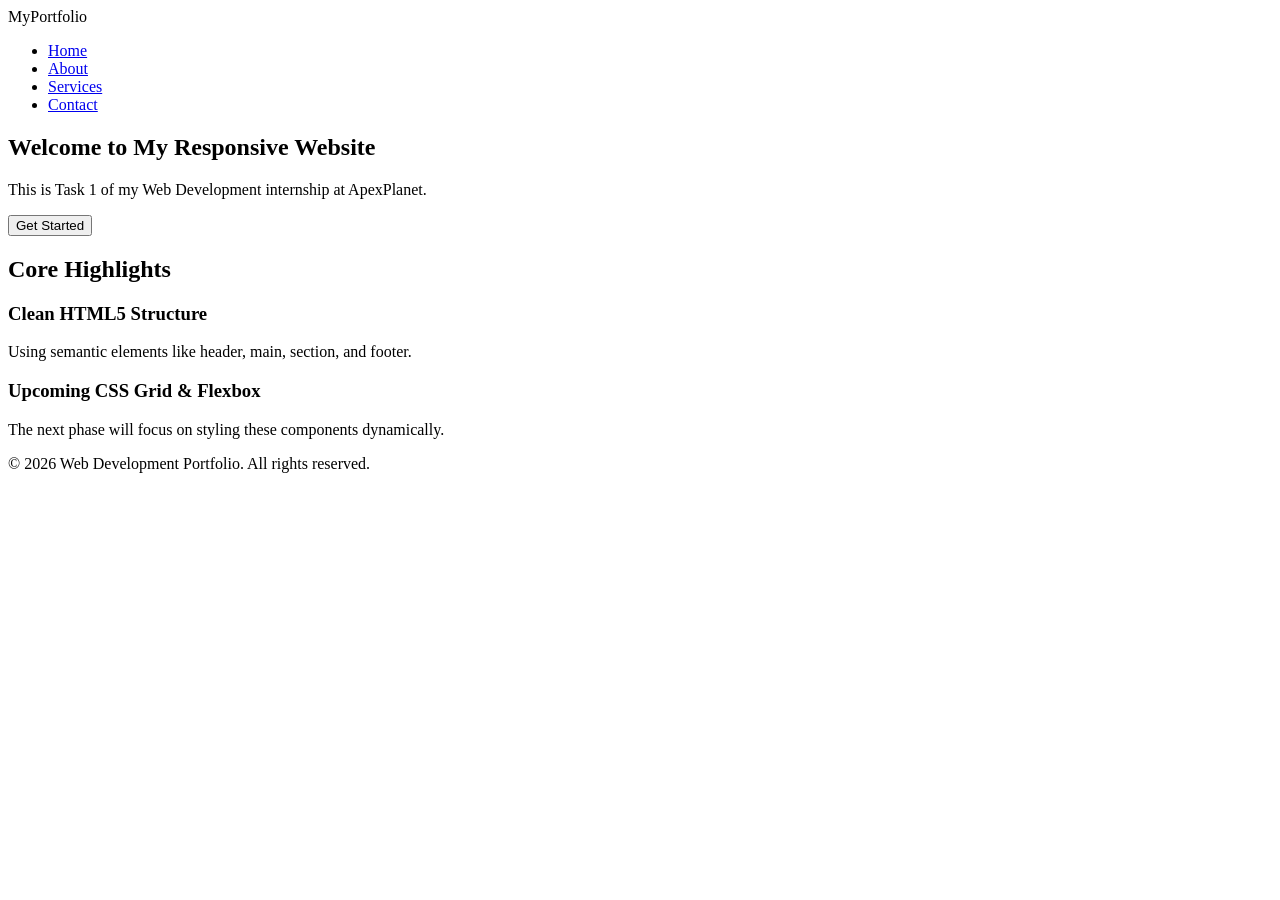
==== index.html @ 1a040dd8 "Add files via upload" ====
<!DOCTYPE html>
<html lang="en">
<head>
    <meta charset="UTF-8">
    <meta name="viewport" content="width=device-width, initial-scale=1.0">
    <title>Home | ApexPlanet Static Website</title>
</head>
<body>

    <header>
        <div class="logo">MyPortfolio</div>
        <nav>
            <ul>
                <li><a href="index.html">Home</a></li>
                <li><a href="about.html">About</a></li>
                <li><a href="services.html">Services</a></li>
                <li><a href="contact.html">Contact</a></li>
            </ul>
        </nav>
    </header>

    <main>
        <section class="hero">
            <h1>Welcome to My Responsive Website</h1>
            <p>This is Task 1 of my Web Development internship at ApexPlanet.</p>
            <button>Get Started</button>
        </section>

        <section class="features">
            <h2>Core Highlights</h2>
            <div class="feature-card">
                <h3>Clean HTML5 Structure</h3>
                <p>Using semantic elements like header, main, section, and footer.</p>
            </div>
            <div class="feature-card">
                <h3>Upcoming CSS Grid & Flexbox</h3>
                <p>The next phase will focus on styling these components dynamically.</p>
            </div>
        </section>
    </main>

    <footer>
        <p>&copy; 2026 Web Development Portfolio. All rights reserved.</p>
    </footer>

</body>
</html>
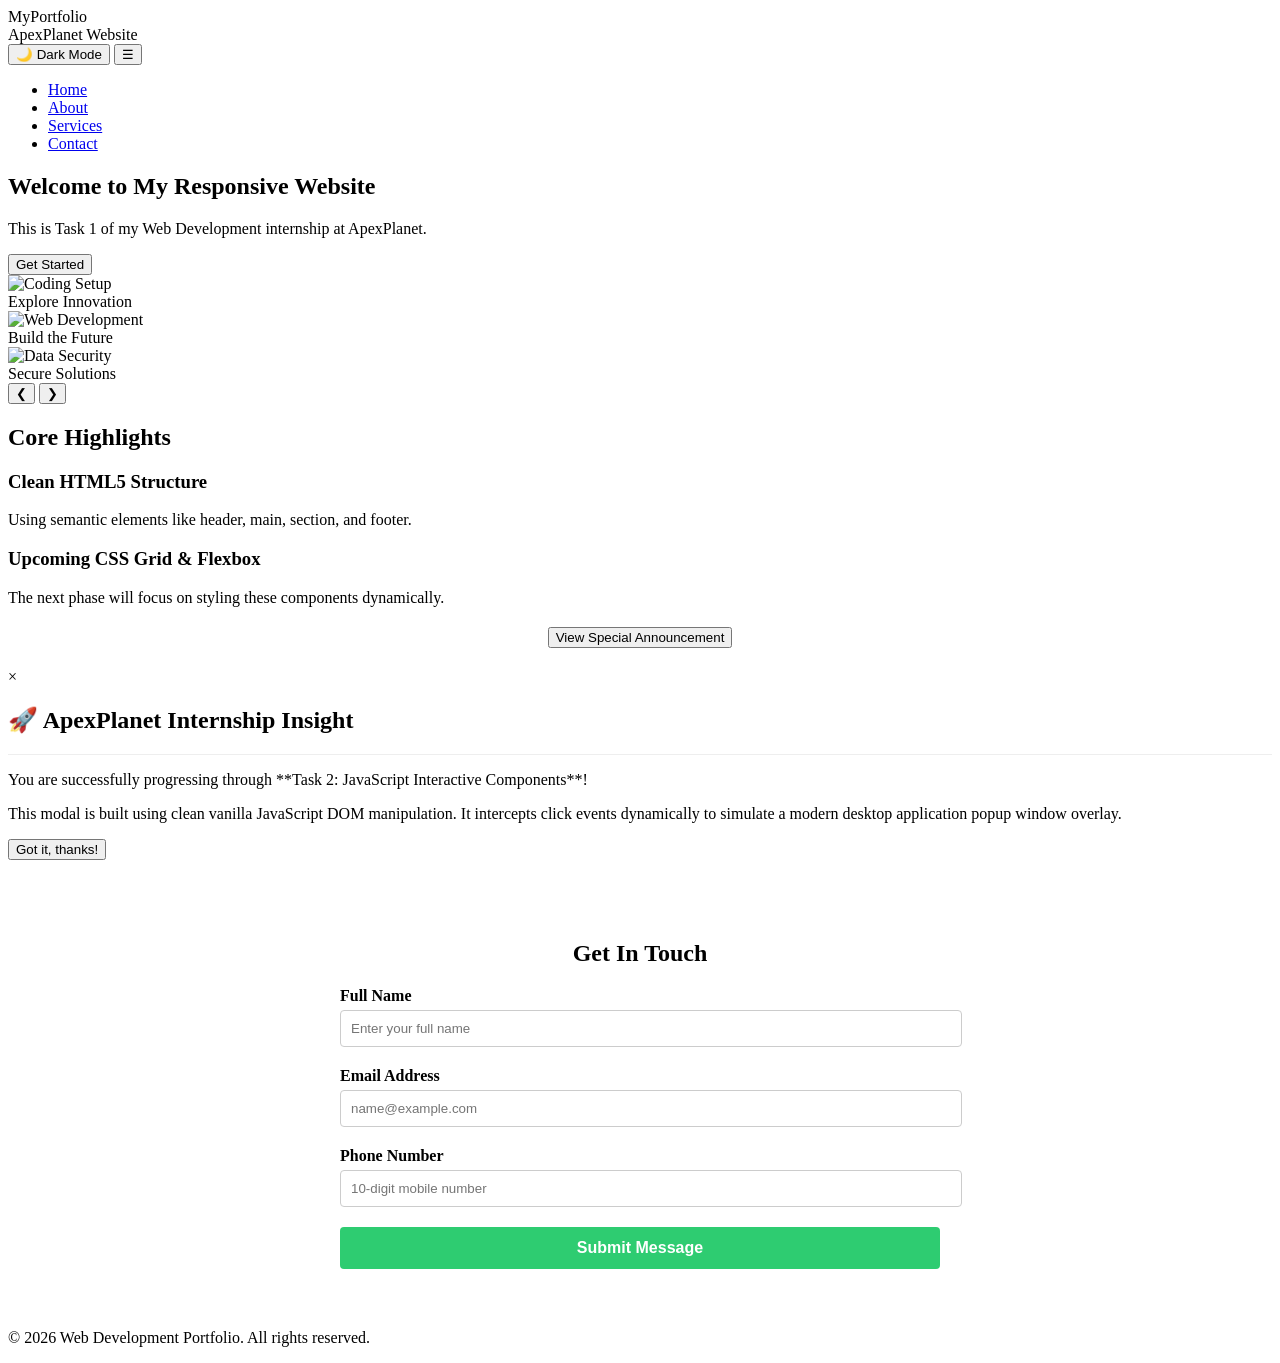
==== commit 7562335d: "Add files via upload" ====
--- a/index.html
+++ b/index.html
@@ -4,19 +4,26 @@
     <meta charset="UTF-8">
     <meta name="viewport" content="width=device-width, initial-scale=1.0">
     <title>Home | ApexPlanet Static Website</title>
+    <link rel="stylesheet" href="css/style.css">
 </head>
 <body>
 
     <header>
         <div class="logo">MyPortfolio</div>
-        <nav>
-            <ul>
-                <li><a href="index.html">Home</a></li>
-                <li><a href="about.html">About</a></li>
-                <li><a href="services.html">Services</a></li>
-                <li><a href="contact.html">Contact</a></li>
-            </ul>
-        </nav>
+       <nav class="navbar">
+  <div class="logo">ApexPlanet Website</div>
+  <button id="theme-toggle" class="theme-btn">🌙 Dark Mode</button>
+  <!-- 1. The Hamburger Button with id="menu-toggle" -->
+  <button id="menu-toggle" class="hamburger">☰</button>
+  
+  <!-- 2. Your Menu Links with id="nav-links" -->
+  <ul id="nav-links" class="nav-links">
+    <li><a href="index.html">Home</a></li>
+    <li><a href="about.html">About</a></li>
+    <li><a href="services.html">Services</a></li>
+    <li><a href="contact.html">Contact</a></li>
+  </ul>
+</nav>
     </header>
 
     <main>
@@ -25,7 +32,32 @@
             <p>This is Task 1 of my Web Development internship at ApexPlanet.</p>
             <button>Get Started</button>
         </section>
+<!-- ==========================================================================
+     IMAGE SLIDER / CAROUSEL
+     ========================================================================== -->
+<section class="slider-container">
+  <div class="slider">
+    <!-- Slide 1 -->
+    <div class="slide active">
+      <img src="https://images.unsplash.com/photo-1498050108023-c5249f4df085?q=80&w=1200" alt="Coding Setup">
+      <div class="slide-caption">Explore Innovation</div>
+    </div>
+    <!-- Slide 2 -->
+    <div class="slide">
+      <img src="https://images.unsplash.com/photo-1461749280684-dccba630e2f6?q=80&w=1200" alt="Web Development">
+      <div class="slide-caption">Build the Future</div>
+    </div>
+    <!-- Slide 3 -->
+    <div class="slide">
+      <img src="https://images.unsplash.com/photo-1504639725590-34d0984388bd?q=80&w=1200" alt="Data Security">
+      <div class="slide-caption">Secure Solutions</div>
+    </div>
+  </div>
 
+  <!-- Navigation Arrows -->
+  <button class="slider-btn prev-btn">❮</button>
+  <button class="slider-btn next-btn">❯</button>
+</section>
         <section class="features">
             <h2>Core Highlights</h2>
             <div class="feature-card">
@@ -37,11 +69,68 @@
                 <p>The next phase will focus on styling these components dynamically.</p>
             </div>
         </section>
+        <!-- ==========================================================================
+     MODAL POPUP COMPONENT
+     ========================================================================== -->
+<!-- Trigger Button (Place this inside your main container or right under features) -->
+<div style="text-align: center; margin: 20px 0;">
+  <button id="open-modal-btn" class="cta-btn">View Special Announcement</button>
+</div>
+
+<!-- The Modal Backdrop Container -->
+<div id="custom-modal" class="modal-overlay">
+  <!-- The actual Modal Box -->
+  <div class="modal-box">
+    <span id="close-modal-btn" class="modal-close">&times;</span>
+    <h2>🚀 ApexPlanet Internship Insight</h2>
+    <hr style="margin: 15px 0; border: 0; border-top: 1px solid #eee;">
+    <p>You are successfully progressing through **Task 2: JavaScript Interactive Components**!</p>
+    <p>This modal is built using clean vanilla JavaScript DOM manipulation. It intercepts click events dynamically to simulate a modern desktop application popup window overlay.</p>
+    <button id="modal-agree-btn" class="modal-btn-inside">Got it, thanks!</button>
+  </div>
+</div>
+<!-- ==========================================================================
+     8. CONTACT FORM WITH REAL-TIME VALIDATION
+     ========================================================================== -->
+<section class="contact-section" style="max-width: 600px; margin: 40px auto; padding: 20px;">
+  <h2 style="text-align: center; margin-bottom: 20px;">Get In Touch</h2>
+  
+  <form id="contact-form" novalidate>
+    <!-- Name Field -->
+    <div class="form-group" style="margin-bottom: 20px;">
+      <label for="user-name" style="display: block; margin-bottom: 5px; font-weight: bold;">Full Name</label>
+      <input type="text" id="user-name" placeholder="Enter your full name" style="width: 100%; padding: 10px; border: 1px solid #ccc; border-radius: 4px;">
+      <small class="error-msg" id="name-error" style="color: #e74c3c; display: none; margin-top: 5px;"></small>
+    </div>
+
+    <!-- Email Field -->
+    <div class="form-group" style="margin-bottom: 20px;">
+      <label for="user-email" style="display: block; margin-bottom: 5px; font-weight: bold;">Email Address</label>
+      <input type="email" id="user-email" placeholder="name@example.com" style="width: 100%; padding: 10px; border: 1px solid #ccc; border-radius: 4px;">
+      <small class="error-msg" id="email-error" style="color: #e74c3c; display: none; margin-top: 5px;"></small>
+    </div>
+
+    <!-- Phone Field -->
+    <div class="form-group" style="margin-bottom: 20px;">
+      <label for="user-phone" style="display: block; margin-bottom: 5px; font-weight: bold;">Phone Number</label>
+      <input type="tel" id="user-phone" placeholder="10-digit mobile number" style="width: 100%; padding: 10px; border: 1px solid #ccc; border-radius: 4px;">
+      <small class="error-msg" id="phone-error" style="color: #e74c3c; display: none; margin-top: 5px;"></small>
+    </div>
+
+    <button type="submit" style="background-color: #2ecc71; color: white; padding: 12px 20px; border: none; border-radius: 4px; cursor: pointer; width: 100%; font-size: 1rem; font-weight: bold;">Submit Message</button>
+  </form>
+</section>
     </main>
 
     <footer>
         <p>&copy; 2026 Web Development Portfolio. All rights reserved.</p>
     </footer>
 
+<!-- Back to Top Button -->
+
+  <button id="back-to-top" class="back-to-top-btn">▲</button>
+
+  <!-- Script must be at the very bottom -->
+  <script src="app.js"></script>
 </body>
 </html>
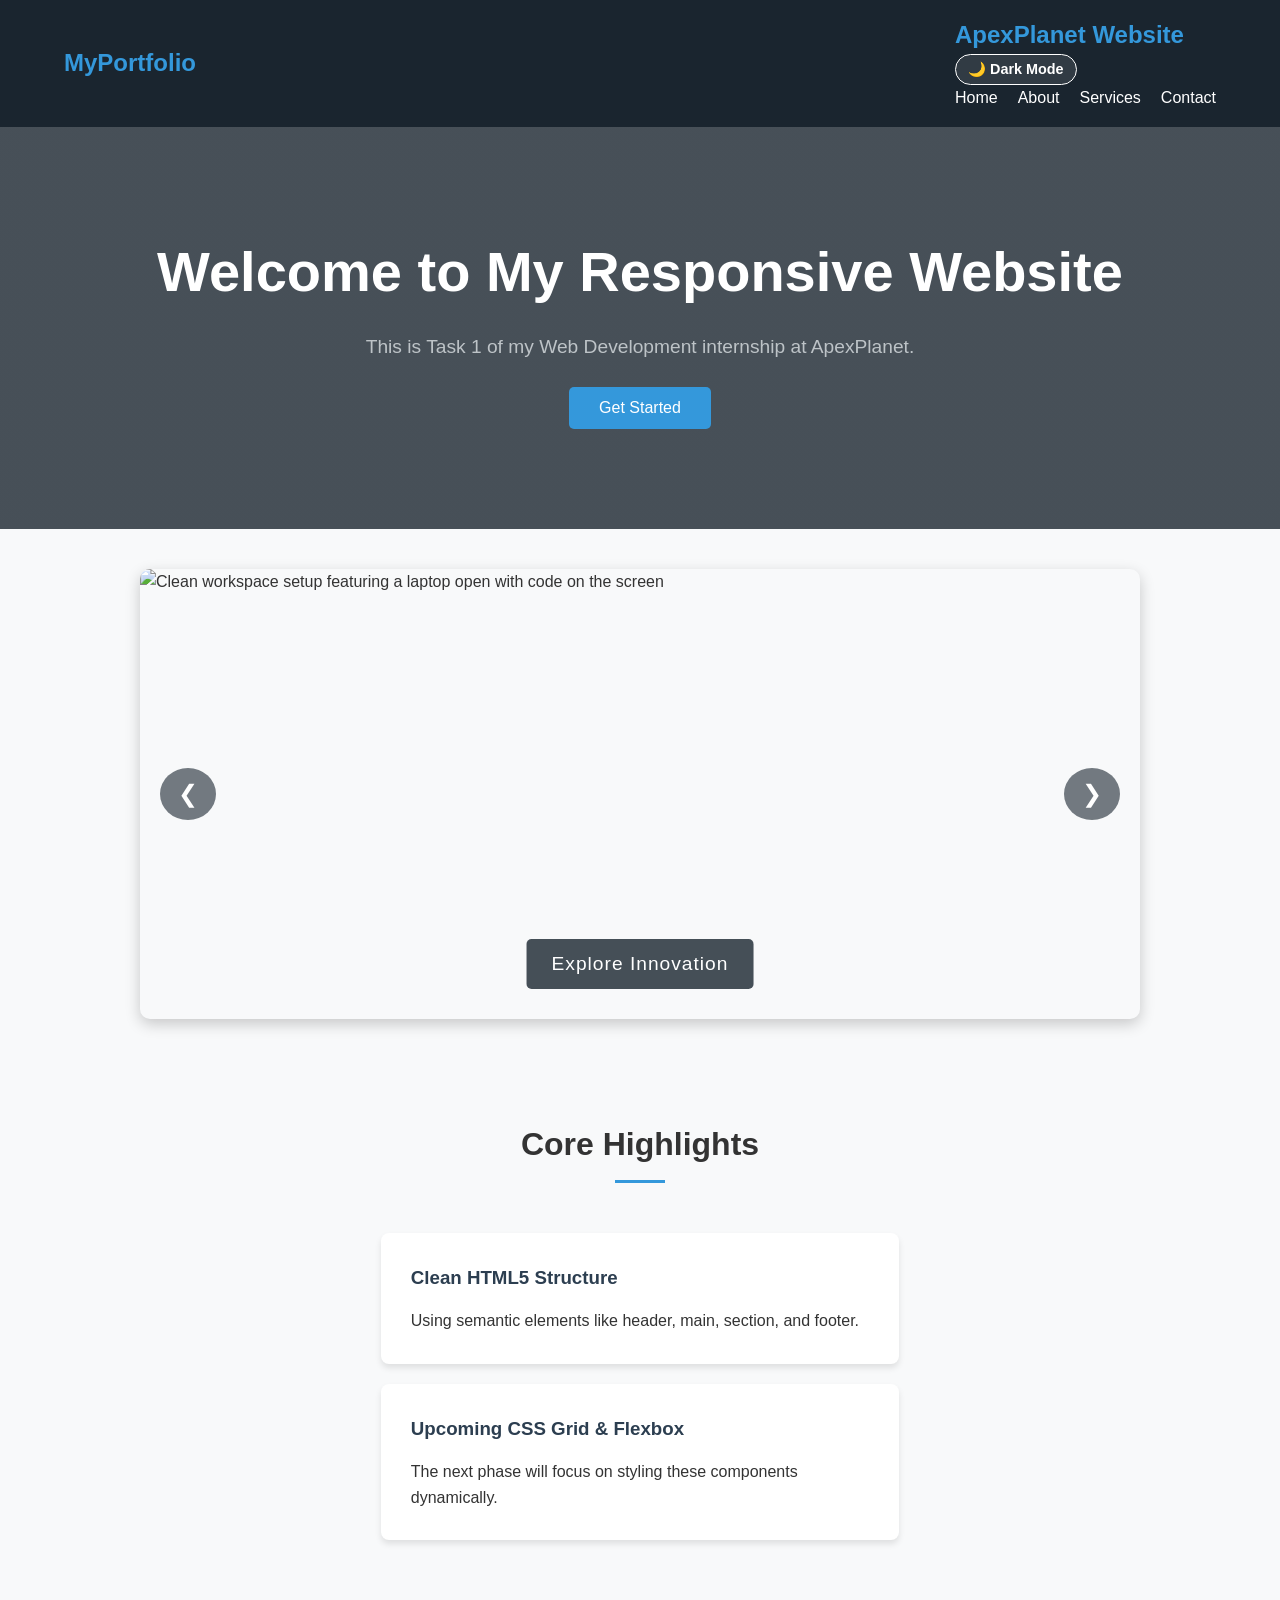
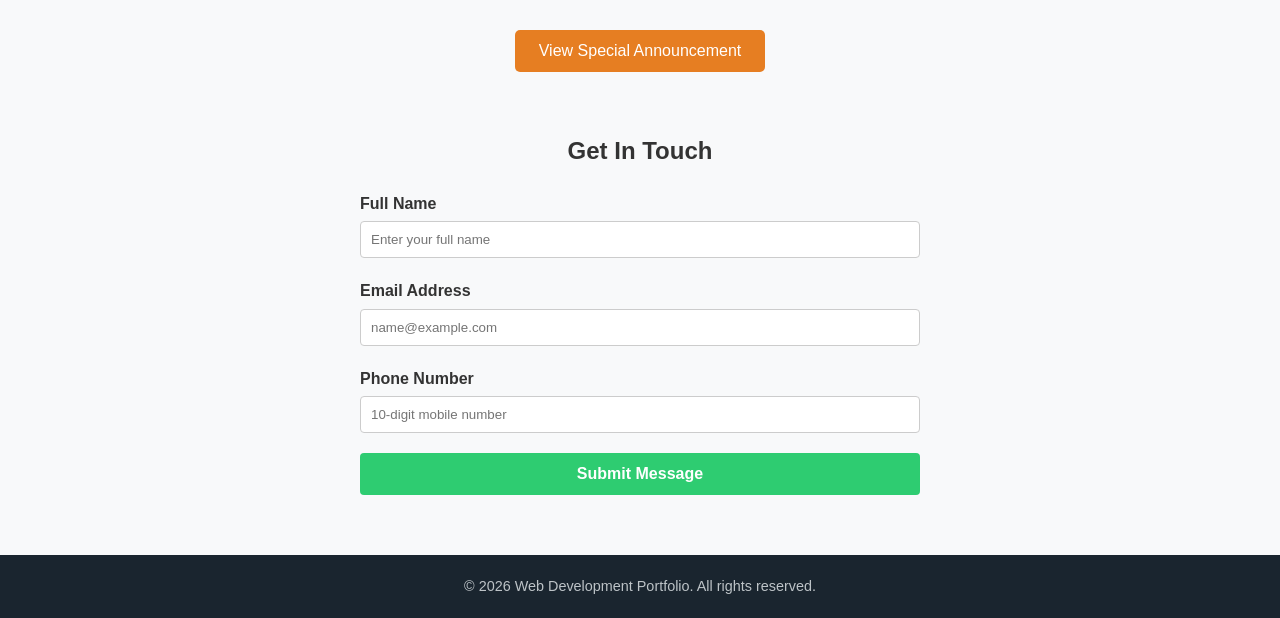
==== commit 62e68388: "Fix CSS folder casing case-sensitivity" ====
--- a/index.html
+++ b/index.html
@@ -1,136 +1,138 @@
-<!DOCTYPE html>
-<html lang="en">
-<head>
-    <meta charset="UTF-8">
-    <meta name="viewport" content="width=device-width, initial-scale=1.0">
-    <title>Home | ApexPlanet Static Website</title>
-    <link rel="stylesheet" href="css/style.css">
-</head>
-<body>
-
-    <header>
-        <div class="logo">MyPortfolio</div>
-       <nav class="navbar">
-  <div class="logo">ApexPlanet Website</div>
-  <button id="theme-toggle" class="theme-btn">🌙 Dark Mode</button>
-  <!-- 1. The Hamburger Button with id="menu-toggle" -->
-  <button id="menu-toggle" class="hamburger">☰</button>
-  
-  <!-- 2. Your Menu Links with id="nav-links" -->
-  <ul id="nav-links" class="nav-links">
-    <li><a href="index.html">Home</a></li>
-    <li><a href="about.html">About</a></li>
-    <li><a href="services.html">Services</a></li>
-    <li><a href="contact.html">Contact</a></li>
-  </ul>
-</nav>
-    </header>
-
-    <main>
-        <section class="hero">
-            <h1>Welcome to My Responsive Website</h1>
-            <p>This is Task 1 of my Web Development internship at ApexPlanet.</p>
-            <button>Get Started</button>
-        </section>
-<!-- ==========================================================================
-     IMAGE SLIDER / CAROUSEL
-     ========================================================================== -->
-<section class="slider-container">
-  <div class="slider">
-    <!-- Slide 1 -->
-    <div class="slide active">
-      <img src="https://images.unsplash.com/photo-1498050108023-c5249f4df085?q=80&w=1200" alt="Coding Setup">
-      <div class="slide-caption">Explore Innovation</div>
-    </div>
-    <!-- Slide 2 -->
-    <div class="slide">
-      <img src="https://images.unsplash.com/photo-1461749280684-dccba630e2f6?q=80&w=1200" alt="Web Development">
-      <div class="slide-caption">Build the Future</div>
-    </div>
-    <!-- Slide 3 -->
-    <div class="slide">
-      <img src="https://images.unsplash.com/photo-1504639725590-34d0984388bd?q=80&w=1200" alt="Data Security">
-      <div class="slide-caption">Secure Solutions</div>
-    </div>
-  </div>
-
-  <!-- Navigation Arrows -->
-  <button class="slider-btn prev-btn">❮</button>
-  <button class="slider-btn next-btn">❯</button>
-</section>
-        <section class="features">
-            <h2>Core Highlights</h2>
-            <div class="feature-card">
-                <h3>Clean HTML5 Structure</h3>
-                <p>Using semantic elements like header, main, section, and footer.</p>
-            </div>
-            <div class="feature-card">
-                <h3>Upcoming CSS Grid & Flexbox</h3>
-                <p>The next phase will focus on styling these components dynamically.</p>
-            </div>
-        </section>
-        <!-- ==========================================================================
-     MODAL POPUP COMPONENT
-     ========================================================================== -->
-<!-- Trigger Button (Place this inside your main container or right under features) -->
-<div style="text-align: center; margin: 20px 0;">
-  <button id="open-modal-btn" class="cta-btn">View Special Announcement</button>
-</div>
-
-<!-- The Modal Backdrop Container -->
-<div id="custom-modal" class="modal-overlay">
-  <!-- The actual Modal Box -->
-  <div class="modal-box">
-    <span id="close-modal-btn" class="modal-close">&times;</span>
-    <h2>🚀 ApexPlanet Internship Insight</h2>
-    <hr style="margin: 15px 0; border: 0; border-top: 1px solid #eee;">
-    <p>You are successfully progressing through **Task 2: JavaScript Interactive Components**!</p>
-    <p>This modal is built using clean vanilla JavaScript DOM manipulation. It intercepts click events dynamically to simulate a modern desktop application popup window overlay.</p>
-    <button id="modal-agree-btn" class="modal-btn-inside">Got it, thanks!</button>
-  </div>
-</div>
-<!-- ==========================================================================
-     8. CONTACT FORM WITH REAL-TIME VALIDATION
-     ========================================================================== -->
-<section class="contact-section" style="max-width: 600px; margin: 40px auto; padding: 20px;">
-  <h2 style="text-align: center; margin-bottom: 20px;">Get In Touch</h2>
-  
-  <form id="contact-form" novalidate>
-    <!-- Name Field -->
-    <div class="form-group" style="margin-bottom: 20px;">
-      <label for="user-name" style="display: block; margin-bottom: 5px; font-weight: bold;">Full Name</label>
-      <input type="text" id="user-name" placeholder="Enter your full name" style="width: 100%; padding: 10px; border: 1px solid #ccc; border-radius: 4px;">
-      <small class="error-msg" id="name-error" style="color: #e74c3c; display: none; margin-top: 5px;"></small>
-    </div>
-
-    <!-- Email Field -->
-    <div class="form-group" style="margin-bottom: 20px;">
-      <label for="user-email" style="display: block; margin-bottom: 5px; font-weight: bold;">Email Address</label>
-      <input type="email" id="user-email" placeholder="name@example.com" style="width: 100%; padding: 10px; border: 1px solid #ccc; border-radius: 4px;">
-      <small class="error-msg" id="email-error" style="color: #e74c3c; display: none; margin-top: 5px;"></small>
-    </div>
-
-    <!-- Phone Field -->
-    <div class="form-group" style="margin-bottom: 20px;">
-      <label for="user-phone" style="display: block; margin-bottom: 5px; font-weight: bold;">Phone Number</label>
-      <input type="tel" id="user-phone" placeholder="10-digit mobile number" style="width: 100%; padding: 10px; border: 1px solid #ccc; border-radius: 4px;">
-      <small class="error-msg" id="phone-error" style="color: #e74c3c; display: none; margin-top: 5px;"></small>
-    </div>
-
-    <button type="submit" style="background-color: #2ecc71; color: white; padding: 12px 20px; border: none; border-radius: 4px; cursor: pointer; width: 100%; font-size: 1rem; font-weight: bold;">Submit Message</button>
-  </form>
-</section>
-    </main>
-
-    <footer>
-        <p>&copy; 2026 Web Development Portfolio. All rights reserved.</p>
-    </footer>
-
-<!-- Back to Top Button -->
-
-  <button id="back-to-top" class="back-to-top-btn">▲</button>
-
-  <!-- Script must be at the very bottom -->
-  <script src="app.js"></script>
-</body>
+<!DOCTYPE html>
+<html lang="en">
+<head>
+    <!-- Favicon Placeholder -->
+    <link rel="icon" href="data:image/svg+xml,<svg xmlns=%22http://www.w3.org/2000/svg%22 viewBox=%220 0 100 100%22><text y=%22.9em%22 font-size=%2290%22>🌐</text></svg>">
+    
+    <meta charset="UTF-8">
+    <meta name="viewport" content="width=device-width, initial-scale=1.0">
+    <title>Home | ApexPlanet Static Website</title>
+    
+    <!-- SEO Meta Tags -->
+    <meta name="description" content="Explore my highly optimized web development portfolio with interactive elements built during my ApexPlanet internship.">
+    <meta name="keywords" content="ApexPlanet, Web Development, HTML, CSS, JavaScript, Portfolio, Responsive Design, Palak Dixit">
+    <meta name="author" content="Palak Dixit">
+    
+    <!-- Open Graph (LinkedIn / Social Sharing) Meta Tags -->
+    <meta property="og:title" content="Home | ApexPlanet Static Website">
+    <meta property="og:description" content="Check out my responsive web development project showcasing clean code, SEO, and performance optimization.">
+    <meta property="og:type" content="website">
+    <meta property="og:url" content="https://palak-dixit08.github.io/apexplanet-static-website/">
+    <meta property="og:image" content="https://images.unsplash.com/photo-1498050108023-c5249f4df085?q=80&w=600">
+
+    <link rel="stylesheet" href="CSS/style.min.css">
+<link rel="stylesheet" href="css/header.css">
+<link rel="stylesheet" href="css/home.css">
+<link rel="stylesheet" href="css/footer.css">
+</head>
+<body>
+
+    <header>
+        <div class="logo">MyPortfolio</div>
+        <nav class="navbar" aria-label="Main Navigation">
+            <div class="logo">ApexPlanet Website</div>
+            <button id="theme-toggle" class="theme-btn" aria-label="Toggle Dark Mode">🌙 Dark Mode</button>
+            <button id="menu-toggle" class="hamburger" aria-label="Toggle Navigation Menu">☰</button>
+            
+            <ul id="nav-links" class="nav-links">
+                <li><a href="index.html">Home</a></li>
+                <li><a href="about.html">About</a></li>
+                <li><a href="services.html">Services</a></li>
+                <li><a href="contact.html">Contact</a></li>
+            </ul>
+        </nav>
+    </header>
+
+    <main>
+        <section class="hero" aria-labelledby="hero-heading">
+            <h1 id="hero-heading">Welcome to My Responsive Website</h1>
+            <p>This is Task 1 of my Web Development internship at ApexPlanet.</p>
+            <button class="cta-btn">Get Started</button>
+        </section>
+
+        <section class="slider-container" aria-label="Featured Projects Slider">
+            <div class="slider">
+                <div class="slide active">
+                    <img src="https://images.unsplash.com/photo-1498050108023-c5249f4df085?auto=format&format=webp&q=60&w=1200" alt="Clean workspace setup featuring a laptop open with code on the screen" loading="lazy">
+                    <div class="slide-caption">Explore Innovation</div>
+                </div>
+                
+                <div class="slide">
+                    <img src="https://images.unsplash.com/photo-1461749280684-dccba630e2f6?auto=format&format=webp&q=60&w=1200" alt="Glowing lines of computer programming code on a monitor screen" loading="lazy">
+                    <div class="slide-caption">Build the Future</div>
+                </div>
+                
+                <div class="slide">
+                    <img src="https://images.unsplash.com/photo-1504639725590-34d0984388bd?auto=format&format=webp&q=60&w=1200" alt="Stylized background showing lines of code representing data security protocols" loading="lazy">
+                    <div class="slide-caption">Secure Solutions</div>
+                </div>
+            </div>
+
+            <button class="slider-btn prev-btn" aria-label="Previous Slide">❮</button>
+            <button class="slider-btn next-btn" aria-label="Next Slide">❯</button>
+        </section>
+
+        <section class="features" aria-labelledby="features-heading">
+            <h2 id="features-heading">Core Highlights</h2>
+            <div class="feature-card">
+                <h3>Clean HTML5 Structure</h3>
+                <p>Using semantic elements like header, main, section, and footer.</p>
+            </div>
+            <div class="feature-card">
+                <h3>Upcoming CSS Grid & Flexbox</h3>
+                <p>The next phase will focus on styling these components dynamically.</p>
+            </div>
+        </section>
+       
+        <div style="text-align: center; margin: 20px 0;">
+            <button id="open-modal-btn" class="cta-btn" aria-haspopup="dialog" aria-controls="custom-modal">View Special Announcement</button>
+        </div>
+
+        <div id="custom-modal" class="modal-overlay" role="dialog" aria-modal="true" aria-labelledby="modal-heading">
+            <div class="modal-box">
+                <span id="close-modal-btn" class="modal-close" aria-label="Close Announcement Modal">&times;</span>
+                <h2 id="modal-heading">🚀 ApexPlanet Internship Insight</h2>
+                <hr style="margin: 15px 0; border: 0; border-top: 1px solid #eee;">
+                <p>You are successfully progressing through **Task 2: JavaScript Interactive Components**!</p>
+                <p>This modal is built using clean vanilla JavaScript DOM manipulation. It intercepts click events dynamically to simulate a modern desktop application popup window overlay.</p>
+                <button id="modal-agree-btn" class="modal-btn-inside">Got it, thanks!</button>
+            </div>
+        </div>
+
+        <section class="contact-section" style="max-width: 600px; margin: 40px auto; padding: 20px;" aria-labelledby="contact-heading">
+            <h2 id="contact-heading" style="text-align: center; margin-bottom: 20px;">Get In Touch</h2>
+            
+            <form id="contact-form" novalidate>
+                <div class="form-group" style="margin-bottom: 20px;">
+                    <label for="user-name" style="display: block; margin-bottom: 5px; font-weight: bold;">Full Name</label>
+                    <input type="text" id="user-name" placeholder="Enter your full name" aria-required="true" style="width: 100%; padding: 10px; border: 1px solid #ccc; border-radius: 4px;">
+                    <small class="error-msg" id="name-error" role="alert" style="color: #e74c3c; display: none; margin-top: 5px;"></small>
+                </div>
+
+                <div class="form-group" style="margin-bottom: 20px;">
+                    <label for="user-email" style="display: block; margin-bottom: 5px; font-weight: bold;">Email Address</label>
+                    <input type="email" id="user-email" placeholder="name@example.com" aria-required="true" style="width: 100%; padding: 10px; border: 1px solid #ccc; border-radius: 4px;">
+                    <small class="error-msg" id="email-error" role="alert" style="color: #e74c3c; display: none; margin-top: 5px;"></small>
+                </div>
+
+                <div class="form-group" style="margin-bottom: 20px;">
+                    <label for="user-phone" style="display: block; margin-bottom: 5px; font-weight: bold;">Phone Number</label>
+                    <input type="tel" id="user-phone" placeholder="10-digit mobile number" aria-required="true" style="width: 100%; padding: 10px; border: 1px solid #ccc; border-radius: 4px;">
+                    <small class="error-msg" id="phone-error" role="alert" style="color: #e74c3c; display: none; margin-top: 5px;"></small>
+                </div>
+
+                <button type="submit" style="background-color: #2ecc71; color: white; padding: 12px 20px; border: none; border-radius: 4px; cursor: pointer; width: 100%; font-size: 1rem; font-weight: bold;">Submit Message</button>
+            </form>
+        </section>
+    </main>
+
+    <footer>
+        <p>&copy; 2026 Web Development Portfolio. All rights reserved.</p>
+    </footer>
+
+    <button id="back-to-top" class="back-to-top-btn" aria-label="Scroll Back to Top">▲</button>
+
+    
+<script type="module" src="app.js"></script>
+</body>
 </html>
--- a/CSS/style.min.css
+++ b/CSS/style.min.css
@@ -0,0 +1 @@
+:root{--bg-color:#f8f9fa;--text-color:#333333;--card-bg:#ffffff;--card-title:#2c3e50}body.dark-mode{--bg-color:#121212;--text-color:#f5f5f5;--card-bg:#1e1e1e;--card-title:#3498db}*{margin:0;padding:0;box-sizing:border-box;font-family:'Segoe UI',Tahoma,Geneva,Verdana,sans-serif}body{background-color:var(--bg-color);color:var(--text-color);line-height:1.6;transition:background-color 0.3s ease,color 0.3s ease}.theme-btn{background-color:rgb(255 255 255 / .1);border:1px solid #fff;color:#fff;padding:6px 12px;cursor:pointer;border-radius:20px;font-weight:600;font-size:.9rem;transition:all 0.3s ease;margin-right:15px}.theme-btn:hover{background-color:#fff;color:#1a252f}header{background-color:#1a252f;color:#fff;display:flex;justify-content:space-between;align-items:center;padding:1rem 5%;position:sticky;top:0;z-index:100}header .logo{font-size:1.5rem;font-weight:700;color:#3498db}header nav ul{list-style:none;display:flex;gap:20px}header nav ul li a{color:#fff;text-decoration:none;font-weight:500;transition:color 0.3s ease}header nav ul li a:hover{color:#3498db}.hero{background:linear-gradient(rgb(26 37 47 / .8),rgb(26 37 47 / .8)),url(https://images.unsplash.com/photo-1510519138101-570d1dca3d66?q=80&w=1200) no-repeat center center/cover;color:#fff;text-align:center;padding:100px 20px}.hero h1{font-size:2.5rem;margin-bottom:15px}.hero p{font-size:1.2rem;margin-bottom:25px;color:#bdc3c7}.hero button{background-color:#3498db;color:#fff;border:none;padding:12px 30px;font-size:1rem;border-radius:5px;cursor:pointer;transition:background 0.3s ease}.hero button:hover{background-color:#2980b9}.features{padding:60px 5%;text-align:center}.features h2{margin-bottom:40px;position:relative;font-size:2rem}.features h2::after{content:'';display:block;width:50px;height:3px;background-color:#3498db;margin:10px auto 0}.feature-card{background-color:var(--card-bg);padding:30px;margin-bottom:20px;border-radius:8px;box-shadow:0 4px 6px rgb(0 0 0 / .1);transition:transform 0.3s ease,background-color 0.3s ease}.feature-card:hover{transform:translateY(-5px)}.feature-card h3{margin-bottom:15px;color:var(--card-title)}footer{background-color:#1a252f;color:#bdc3c7;text-align:center;padding:20px;font-size:.9rem}@media (min-width:768px){.features{display:flex;flex-direction:column;align-items:center}.feature-card{display:inline-block;width:45%;margin:10px;vertical-align:top;text-align:left}.hero h1{font-size:3.5rem}}@media (max-width:768px){.hamburger{display:block;font-size:24px;background:none;border:none;cursor:pointer;color:#fff}.nav-links{display:none;flex-direction:column;position:absolute;top:60px;left:0;width:100%;background-color:#1a252f}.nav-links.active{display:flex}}@media (min-width:769px){.hamburger{display:none}.nav-links{display:flex}}.back-to-top-btn{position:fixed;bottom:30px;right:30px;background-color:#3498db;color:#fff;border:2px solid #fff;width:50px;height:50px;border-radius:50%;font-size:20px;cursor:pointer;display:none;align-items:center;justify-content:center;z-index:1000;box-shadow:0 4px 10px rgb(0 0 0 / .3);transition:all 0.3s ease}.back-to-top-btn:hover{background-color:#fff;color:#1a252f;transform:scale(1.1)}.slider-container{position:relative;max-width:1000px;height:450px;margin:40px auto;overflow:hidden;border-radius:10px;box-shadow:0 5px 15px rgb(0 0 0 / .2)}.slider{width:100%;height:100%;position:relative}.slide{position:absolute;top:0;left:0;width:100%;height:100%;opacity:0;transition:opacity 0.6s ease-in-out;display:flex;align-items:center;justify-content:center}.slide.active{opacity:1;z-index:1}.slide img{width:100%;height:100%;object-fit:cover}.slide-caption{position:absolute;bottom:30px;left:50%;transform:translateX(-50%);background-color:rgb(26 37 47 / .8);color:#fff;padding:10px 25px;font-size:1.2rem;border-radius:5px;font-weight:500;z-index:2;letter-spacing:1px}.slider-btn{position:absolute;top:50%;transform:translateY(-50%);background-color:rgb(26 37 47 / .6);color:#fff;border:none;font-size:24px;padding:12px 18px;cursor:pointer;border-radius:50%;z-index:10;transition:all 0.3s ease}.slider-btn:hover{background-color:#3498db}.prev-btn{left:20px}.next-btn{right:20px}@media (max-width:768px){.slider-container{height:250px;margin:20px 10px}.slide-caption{font-size:.9rem;bottom:15px}}.modal-overlay{position:fixed;top:0;left:0;width:100%;height:100%;background-color:rgb(0 0 0 / .6);display:none;justify-content:center;align-items:center;z-index:2000;opacity:0;transition:opacity 0.3s ease}.modal-box{background-color:#fff;padding:30px;border-radius:8px;width:90%;max-width:500px;position:relative;box-shadow:0 10px 25px rgb(0 0 0 / .3);transform:translateY(-50px);transition:transform 0.3s ease}.modal-overlay.show{display:flex;opacity:1}.modal-overlay.show .modal-box{transform:translateY(0)}.modal-close{position:absolute;top:15px;right:20px;font-size:28px;font-weight:700;color:#7f8c8d;cursor:pointer;transition:color 0.2s ease}.modal-close:hover{color:#e74c3c}.cta-btn{background-color:#e67e22;color:#fff;padding:12px 24px;font-size:1rem;border:none;border-radius:5px;cursor:pointer;transition:background 0.3s}.cta-btn:hover{background-color:#d35400}.modal-btn-inside{background-color:#3498db;color:#fff;padding:10px 20px;border:none;border-radius:4px;cursor:pointer;margin-top:15px}.modal-btn-inside:hover{background-color:#2980b9}body.dark-mode .modal-box{background-color:#1a252f;color:#fff}
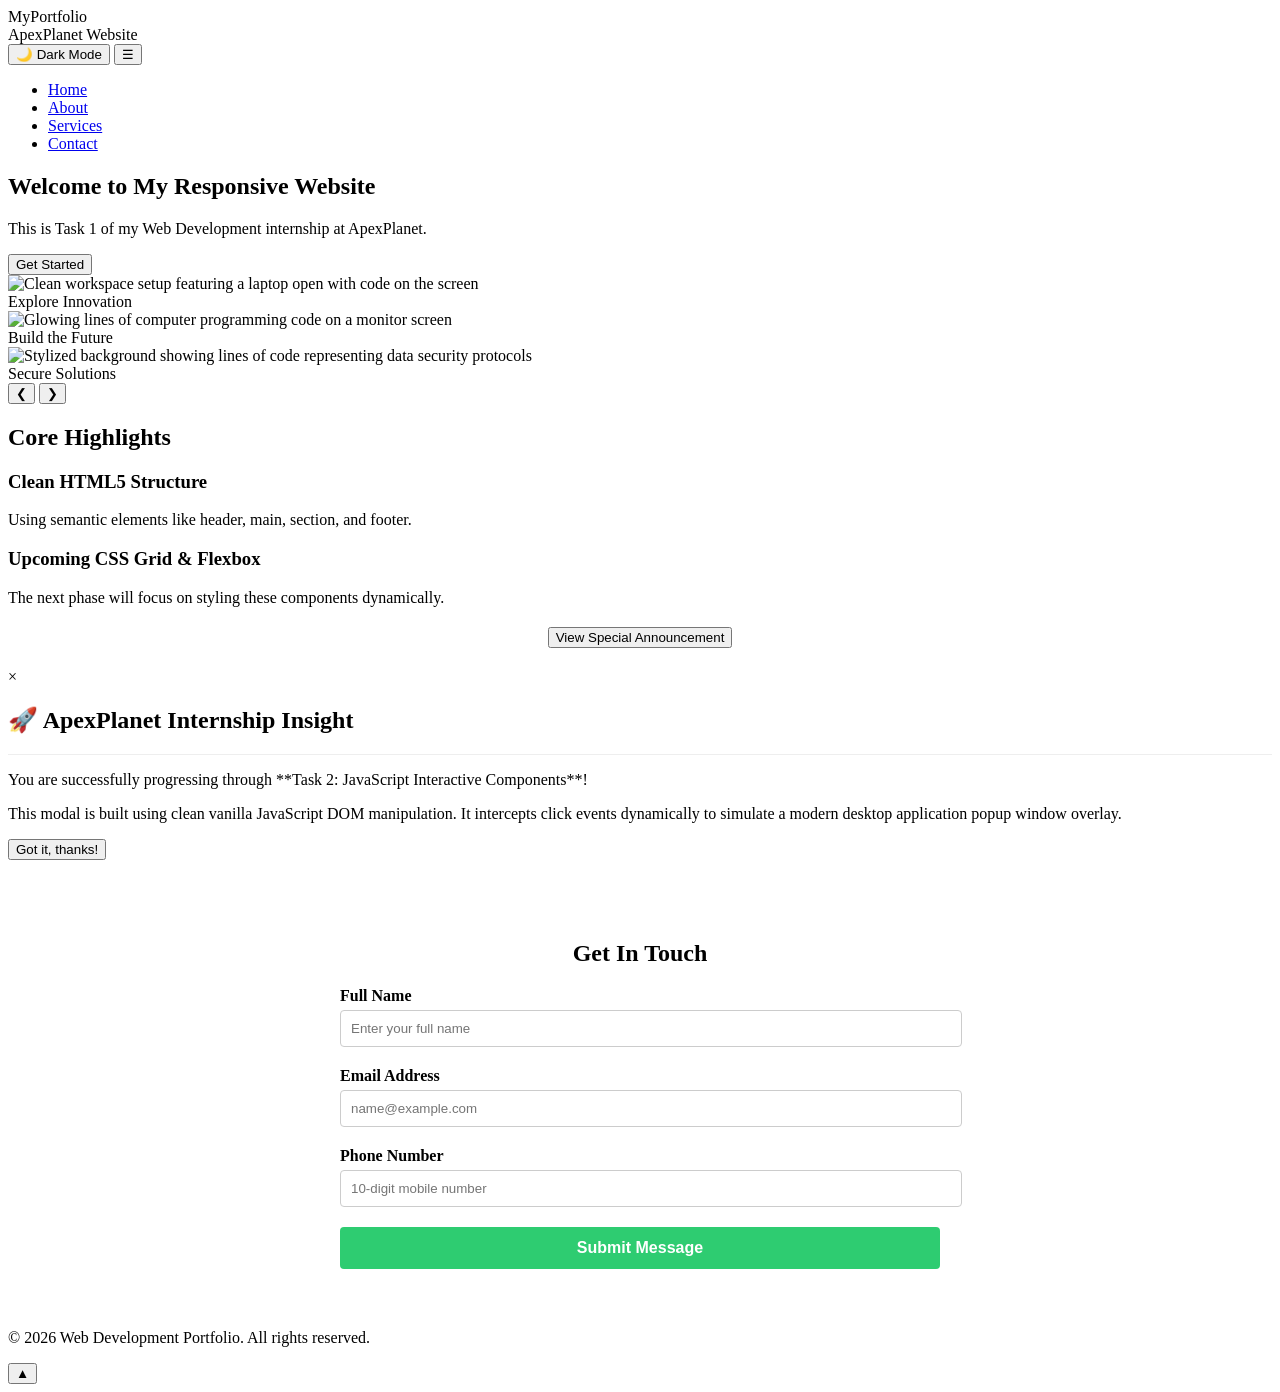
==== commit 0b203077: "Fix CSS folder paths case-sensitivity" ====
--- a/index.html
+++ b/index.html
@@ -20,10 +20,10 @@
     <meta property="og:url" content="https://palak-dixit08.github.io/apexplanet-static-website/">
     <meta property="og:image" content="https://images.unsplash.com/photo-1498050108023-c5249f4df085?q=80&w=600">
 
-    <link rel="stylesheet" href="CSS/style.min.css">
-<link rel="stylesheet" href="css/header.css">
-<link rel="stylesheet" href="css/home.css">
-<link rel="stylesheet" href="css/footer.css">
+    <link rel="stylesheet" href="CSS/style.min.CSS">
+<link rel="stylesheet" href="CSS/header.CSS">
+<link rel="stylesheet" href="CSS/home.CSS">
+<link rel="stylesheet" href="CSS/footer.CSS">
 </head>
 <body>
 
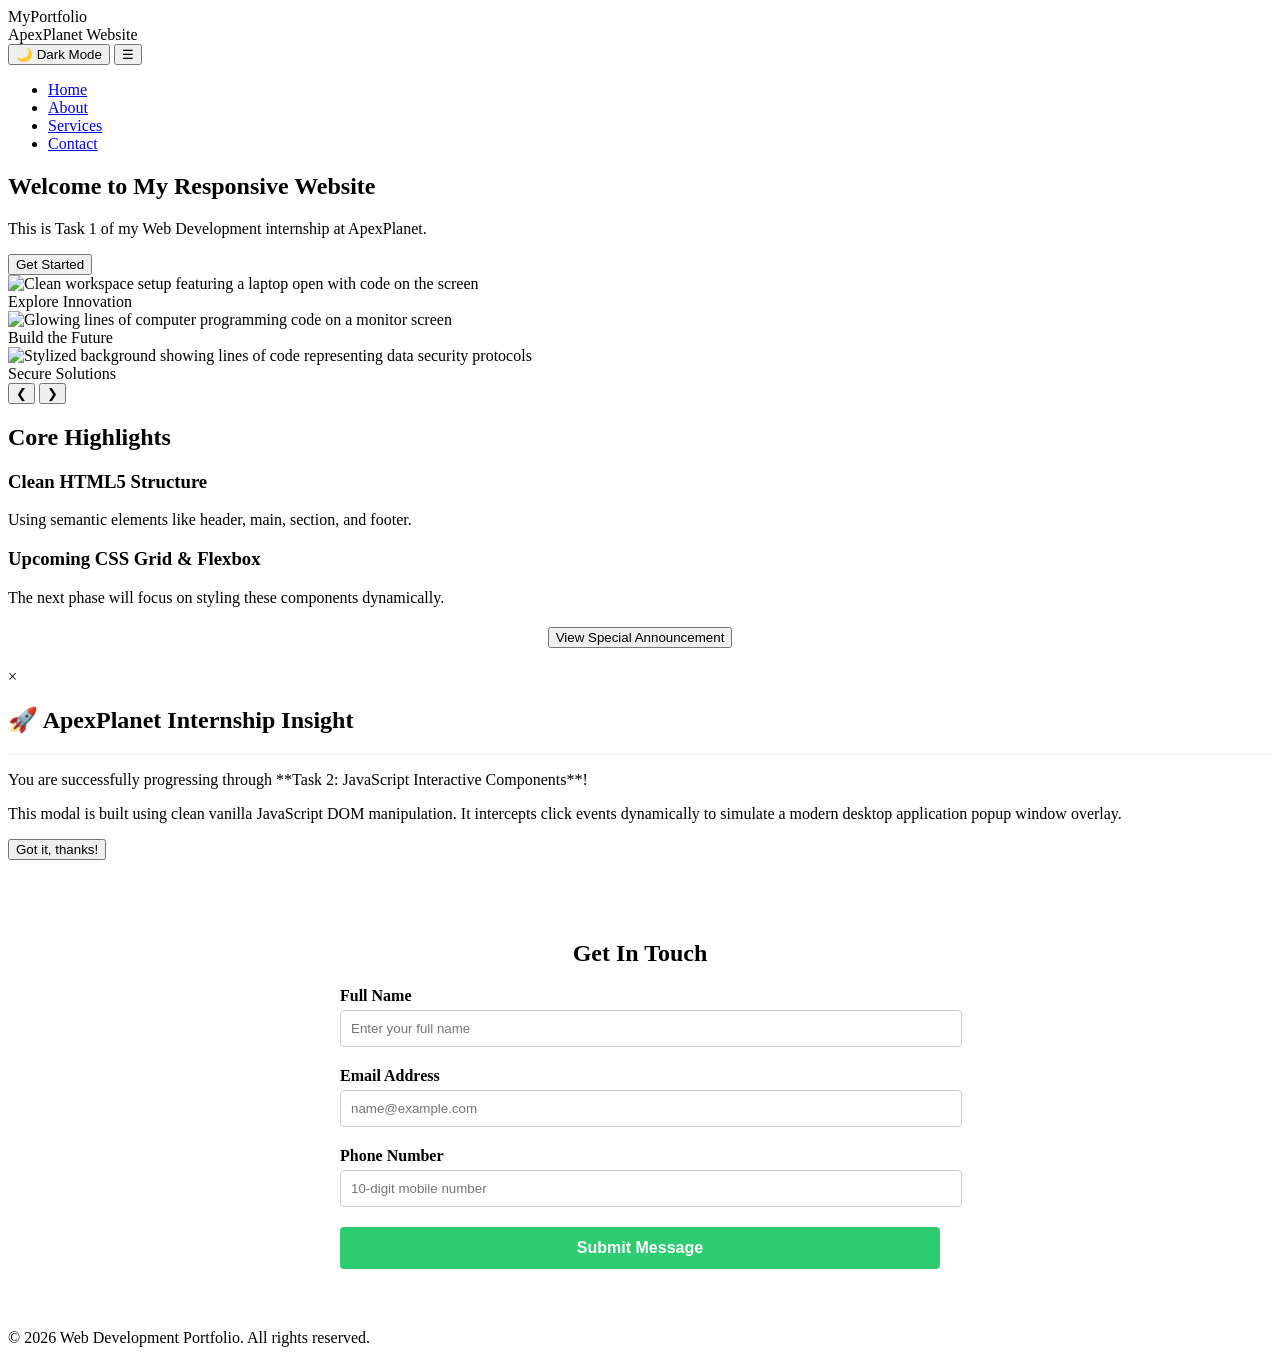
==== commit 88337b2a: "Switch stylesheet link to style.css to fix colors" ====
--- a/index.html
+++ b/index.html
@@ -132,7 +132,7 @@
 
     <button id="back-to-top" class="back-to-top-btn" aria-label="Scroll Back to Top">▲</button>
 
-    
+    <script src="app.min.js" defer></script>
 <script type="module" src="app.js"></script>
 </body>
 </html>
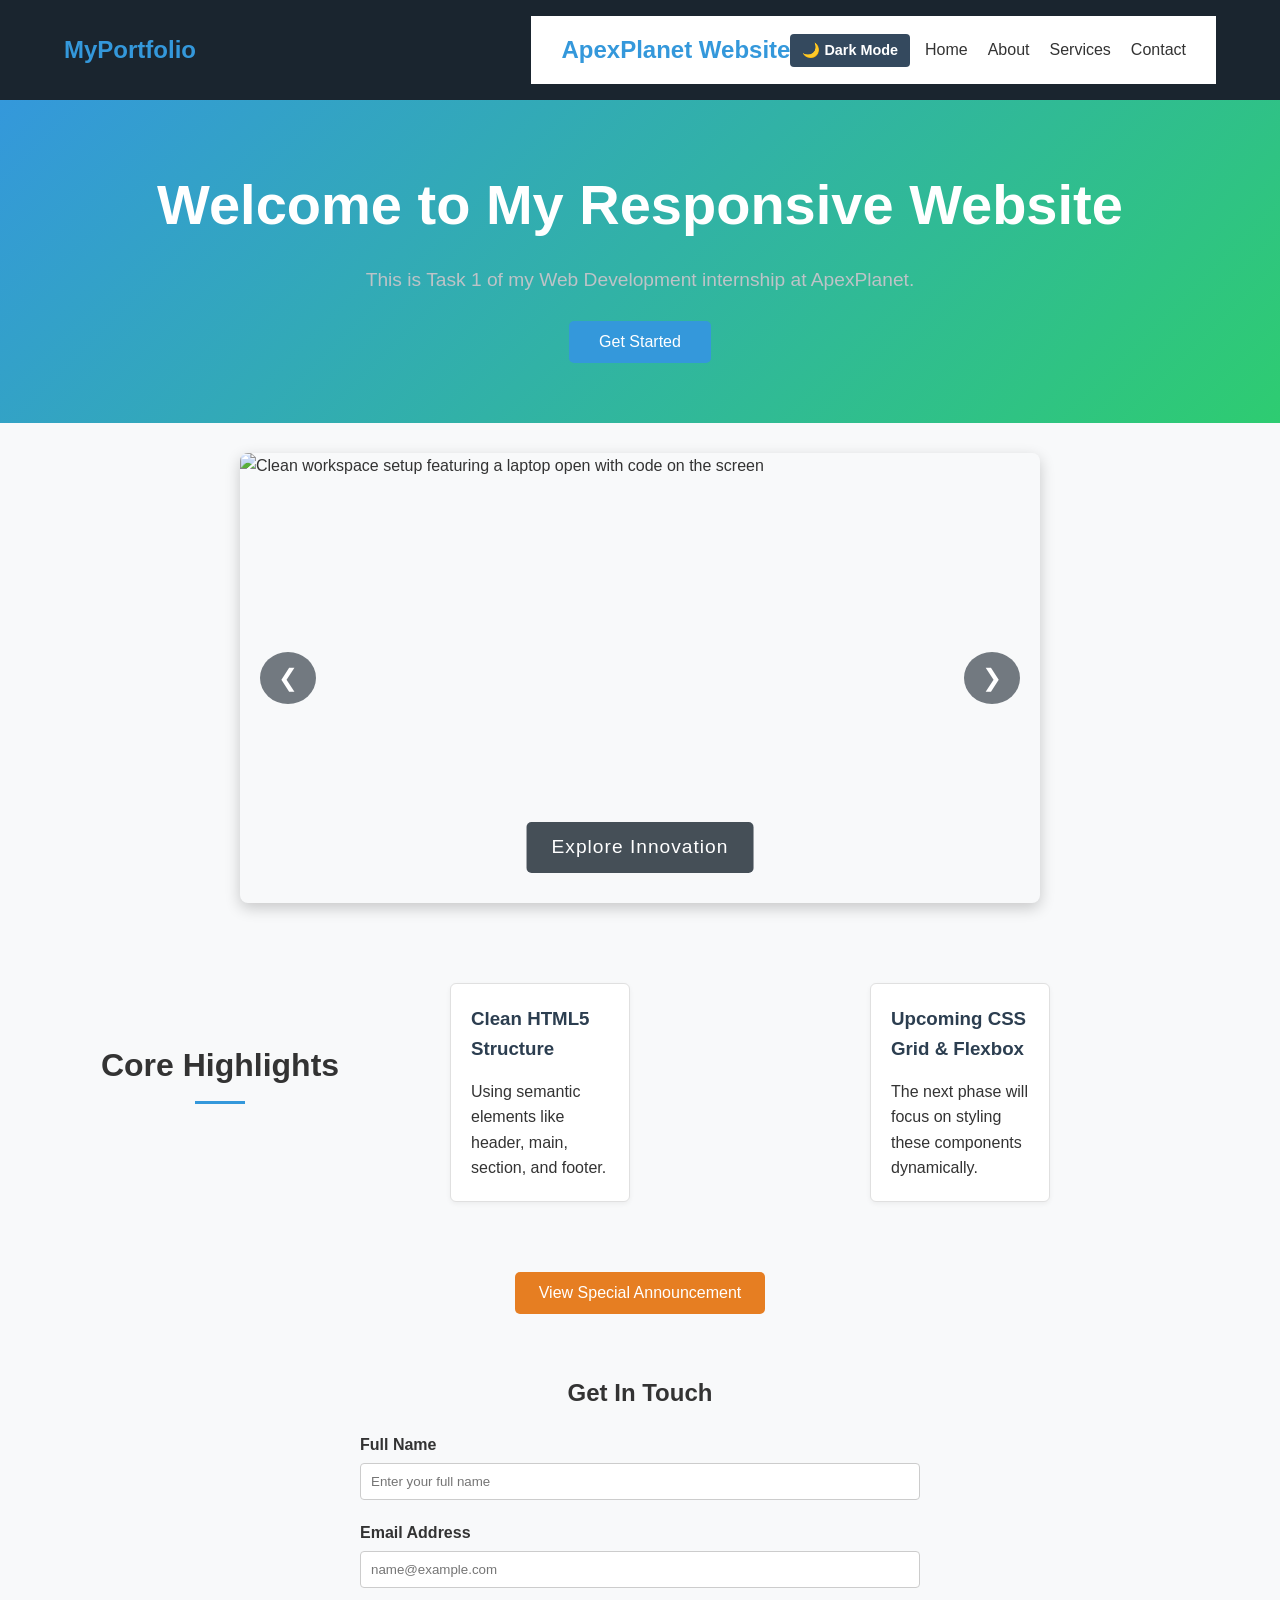
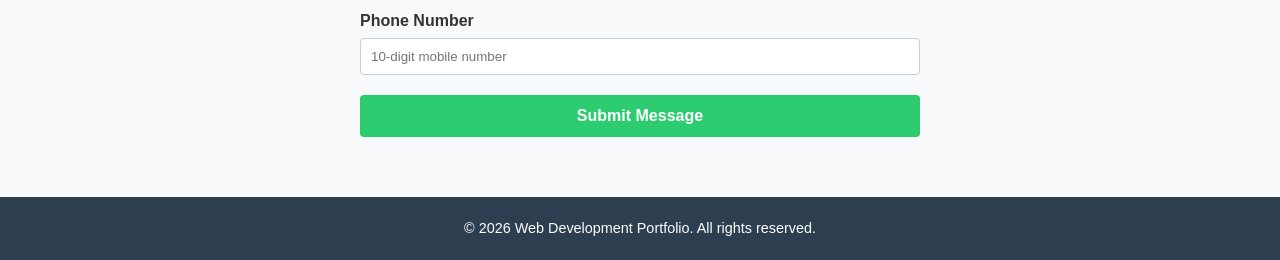
==== commit 4797b371: "Update navigation colors to dark golden and fix paths" ====
--- a/index.html
+++ b/index.html
@@ -20,10 +20,11 @@
     <meta property="og:url" content="https://palak-dixit08.github.io/apexplanet-static-website/">
     <meta property="og:image" content="https://images.unsplash.com/photo-1498050108023-c5249f4df085?q=80&w=600">
 
-    <link rel="stylesheet" href="CSS/style.min.CSS">
-<link rel="stylesheet" href="CSS/header.CSS">
-<link rel="stylesheet" href="CSS/home.CSS">
-<link rel="stylesheet" href="CSS/footer.CSS">
+    <!-- FIXED: Lowercase file extensions for Linux compatibility on GitHub Pages -->
+    <link rel="stylesheet" href="CSS/style.css">
+    <link rel="stylesheet" href="CSS/header.css">
+    <link rel="stylesheet" href="CSS/home.css">
+    <link rel="stylesheet" href="CSS/footer.css">
 </head>
 <body>
 
@@ -132,7 +133,7 @@
 
     <button id="back-to-top" class="back-to-top-btn" aria-label="Scroll Back to Top">▲</button>
 
+    <!-- FIXED: Loading only the main minified file with 'defer' prevents double-firing errors -->
     <script src="app.min.js" defer></script>
-<script type="module" src="app.js"></script>
 </body>
 </html>
--- a/CSS/style.css
+++ b/CSS/style.css
@@ -0,0 +1,434 @@
+
+:root {
+  --bg-color: #f8f9fa;       
+  --text-color: #333333;     
+  --card-bg: #ffffff;        
+  --card-title: #2c3e50;    
+}
+
+body.dark-mode {
+  --bg-color: #121212;      
+  --text-color: #f5f5f5;     
+  --card-bg: #1e1e1e;        
+  --card-title: #3498db;     
+}
+
+* {
+    margin: 0;
+    padding: 0;
+    box-sizing: border-box;
+    font-family: 'Segoe UI', Tahoma, Geneva, Verdana, sans-serif;
+}
+
+body {
+    background-color: var(--bg-color); 
+    color: var(--text-color);           
+    line-height: 1.6;
+    transition: background-color 0.3s ease, color 0.3s ease; /* Smooth transition fade */
+}
+
+/* Small style for the theme button */
+/* Enhanced style for the theme button to make it highly visible */
+.theme-btn {
+  background-color: rgba(255, 255, 255, 0.1); /* Light transparent background */
+  border: 1px solid #ffffff;                  /* Crisp white border */
+  color: #ffffff;                             /* Bright white text */
+  padding: 6px 12px;
+  cursor: pointer;
+  border-radius: 20px;                        /* Rounded pill shape */
+  font-weight: 600;
+  font-size: 0.9rem;
+  transition: all 0.3s ease;
+  margin-right: 15px;                         /* Spacing from the hamburger menu */
+}
+
+/* Brightens up when you hover over it */
+.theme-btn:hover {
+  background-color: #ffffff;
+  color: #1a252f;                             /* Flips text to dark on hover */
+}
+
+
+/* ==========================================================================
+   2. ORIGINAL LAYOUT STYLES (HERO, FEATURES, FOOTER)
+   ========================================================================== */
+header {
+    background-color: #1a252f;
+    color: #fff;
+    display: flex;
+    justify-content: space-between;
+    align-items: center;
+    padding: 1rem 5%;
+    position: sticky;
+    top: 0;
+    z-index: 100;
+}
+
+header .logo {
+    font-size: 1.5rem;
+    font-weight: bold;
+    color: #3498db;
+}
+
+header nav ul {
+    list-style: none;
+    display: flex;
+    gap: 20px;
+}
+
+header nav ul li a {
+    color: #fff;
+    text-decoration: none;
+    font-weight: 500;
+    transition: color 0.3s ease;
+}
+
+header nav ul li a:hover {
+    color: #3498db;
+}
+
+.hero {
+    background: linear-gradient(rgba(26, 37, 47, 0.8), rgba(26, 37, 47, 0.8)), url('https://images.unsplash.com/photo-1510519138101-570d1dca3d66?q=80&w=1200') no-repeat center center/cover;
+    color: #fff;
+    text-align: center;
+    padding: 100px 20px;
+}
+
+.hero h1 {
+    font-size: 2.5rem;
+    margin-bottom: 15px;
+}
+
+.hero p {
+    font-size: 1.2rem;
+    margin-bottom: 25px;
+    color: #bdc3c7;
+}
+
+.hero button {
+    background-color: #3498db;
+    color: #fff;
+    border: none;
+    padding: 12px 30px;
+    font-size: 1rem;
+    border-radius: 5px;
+    cursor: pointer;
+    transition: background 0.3s ease;
+}
+
+.hero button:hover {
+    background-color: #2980b9;
+}
+
+.features {
+    padding: 60px 5%;
+    text-align: center;
+}
+
+.features h2 {
+    margin-bottom: 40px;
+    position: relative;
+    font-size: 2rem;
+}
+
+.features h2::after {
+    content: '';
+    display: block;
+    width: 50px;
+    height: 3px;
+    background-color: #3498db;
+    margin: 10px auto 0;
+}
+
+.feature-card {
+    background-color: var(--card-bg); /* Changes dynamically */
+    padding: 30px;
+    margin-bottom: 20px;
+    border-radius: 8px;
+    box-shadow: 0 4px 6px rgba(0, 0, 0, 0.1);
+    transition: transform 0.3s ease, background-color 0.3s ease;
+}
+
+.feature-card:hover {
+    transform: translateY(-5px);
+}
+
+.feature-card h3 {
+    margin-bottom: 15px;
+    color: var(--card-title); /* Changes dynamically */
+}
+
+footer {
+    background-color: #1a252f;
+    color: #bdc3c7;
+    text-align: center;
+    padding: 20px;
+    font-size: 0.9rem;
+}
+
+/* ==========================================================================
+   3. RESPONSIVE DESIGN & MEDIA QUERIES
+   ========================================================================== */
+@media (min-width: 768px) {
+    /* Side-by-side grid layout for cards on tablets/desktops */
+    .features {
+        display: flex;
+        flex-direction: column;
+        align-items: center;
+    }
+    
+    .feature-card {
+        display: inline-block;
+        width: 45%;
+        margin: 10px;
+        vertical-align: top;
+        text-align: left;
+    }
+    
+    .hero h1 {
+        font-size: 3.5rem;
+    }
+}
+
+/* Mobile View Setup (Screens smaller than 768px) */
+@media (max-width: 768px) {
+  .hamburger {
+    display: block; /* Show the ☰ button on mobile */
+    font-size: 24px;
+    background: none;
+    border: none;
+    cursor: pointer;
+    color: #fff;
+  }
+
+  .nav-links {
+    display: none; /* Hide the links by default on mobile devices */
+    flex-direction: column;
+    position: absolute;
+    top: 60px;
+    left: 0;
+    width: 100%;
+    background-color: #1a252f;
+  }
+
+  /* When JavaScript adds the 'active' class, show the menu! */
+  .nav-links.active {
+    display: flex; 
+  }
+}
+
+/* Desktop View Setup (Screens larger than 769px) */
+@media (min-width: 769px) {
+  .hamburger {
+    display: none; /* Hide the ☰ button on desktop */
+  }
+  .nav-links {
+    display: flex; /* Always show menu links horizontally on desktop */
+  }
+}
+/* ==========================================================================
+   5. BACK TO TOP BUTTON
+   ========================================================================== */
+.back-to-top-btn {
+  position: fixed;
+  bottom: 30px;
+  right: 30px;
+  background-color: #3498db;         /* Matches your theme/logo blue */
+  color: #ffffff;                    /* White arrow */
+  border: 2px solid #ffffff;         /* Crisp border */
+  width: 50px;
+  height: 50px;
+  border-radius: 50%;                /* Perfect circle */
+  font-size: 20px;
+  cursor: pointer;
+  display: none;                     /* Hidden by default until scroll */
+  align-items: center;
+  justify-content: center;
+  z-index: 1000;                     /* Keeps it floating above everything */
+  box-shadow: 0 4px 10px rgba(0, 0, 0, 0.3);
+  transition: all 0.3s ease;
+}
+
+/* Hover pop effect */
+.back-to-top-btn:hover {
+  background-color: #ffffff;
+  color: #1a252f;
+  transform: scale(1.1);             /* Grows slightly on hover */
+}
+/* ==========================================================================
+   6. IMAGE SLIDER / CAROUSEL
+   ========================================================================== */
+.slider-container {
+  position: relative;
+  max-width: 1000px;
+  height: 450px;
+  margin: 40px auto;
+  overflow: hidden;
+  border-radius: 10px;
+  box-shadow: 0 5px 15px rgba(0, 0, 0, 0.2);
+}
+
+.slider {
+  width: 100%;
+  height: 100%;
+  position: relative;
+}
+
+.slide {
+  position: absolute;
+  top: 0;
+  left: 0;
+  width: 100%;
+  height: 100%;
+  opacity: 0;
+  transition: opacity 0.6s ease-in-out;
+  display: flex;
+  align-items: center;
+  justify-content: center;
+}
+
+.slide.active {
+  opacity: 1;
+  z-index: 1;
+}
+
+.slide img {
+  width: 100%;
+  height: 100%;
+  object-fit: cover;
+}
+
+.slide-caption {
+  position: absolute;
+  bottom: 30px;
+  left: 50%;
+  transform: translateX(-50%);
+  background-color: rgba(26, 37, 47, 0.8);
+  color: #ffffff;
+  padding: 10px 25px;
+  font-size: 1.2rem;
+  border-radius: 5px;
+  font-weight: 500;
+  z-index: 2;
+  letter-spacing: 1px;
+}
+
+/* Arrow Controls */
+.slider-btn {
+  position: absolute;
+  top: 50%;
+  transform: translateY(-50%);
+  background-color: rgba(26, 37, 47, 0.6);
+  color: #ffffff;
+  border: none;
+  font-size: 24px;
+  padding: 12px 18px;
+  cursor: pointer;
+  border-radius: 50%;
+  z-index: 10;
+  transition: all 0.3s ease;
+}
+
+.slider-btn:hover {
+  background-color: #3498db;
+}
+
+.prev-btn { left: 20px; }
+.next-btn { right: 20px; }
+
+/* Responsive height adjustment */
+@media (max-width: 768px) {
+  .slider-container {
+    height: 250px;
+    margin: 20px 10px;
+  }
+  .slide-caption {
+    font-size: 0.9rem;
+    bottom: 15px;
+  }
+}
+/* ==========================================================================
+   7. MODAL POPUP STYLES
+   ========================================================================== */
+/* The dark transparent overlay covering the entire screen */
+.modal-overlay {
+  position: fixed;
+  top: 0;
+  left: 0;
+  width: 100%;
+  height: 100%;
+  background-color: rgba(0, 0, 0, 0.6); /* Translucent black backdrop */
+  display: none;                         /* Hidden by default */
+  justify-content: center;
+  align-items: center;
+  z-index: 2000;                         /* Sits on top of header/back-to-top */
+  opacity: 0;
+  transition: opacity 0.3s ease;
+}
+
+/* The actual white alert box */
+.modal-box {
+  background-color: #ffffff;
+  padding: 30px;
+  border-radius: 8px;
+  width: 90%;
+  max-width: 500px;
+  position: relative;
+  box-shadow: 0 10px 25px rgba(0, 0, 0, 0.3);
+  transform: translateY(-50px);
+  transition: transform 0.3s ease;
+}
+
+/* Class applied via JS when opening */
+.modal-overlay.show {
+  display: flex;
+  opacity: 1;
+}
+.modal-overlay.show .modal-box {
+  transform: translateY(0);
+}
+
+/* Close "X" button */
+.modal-close {
+  position: absolute;
+  top: 15px;
+  right: 20px;
+  font-size: 28px;
+  font-weight: bold;
+  color: #7f8c8d;
+  cursor: pointer;
+  transition: color 0.2s ease;
+}
+.modal-close:hover {
+  color: #e74c3c; /* Turns red on hover */
+}
+
+/* Inside helper buttons styling */
+.cta-btn {
+  background-color: #e67e22;
+  color: white;
+  padding: 12px 24px;
+  font-size: 1rem;
+  border: none;
+  border-radius: 5px;
+  cursor: pointer;
+  transition: background 0.3s;
+}
+.cta-btn:hover { background-color: #d35400; }
+
+.modal-btn-inside {
+  background-color: #3498db;
+  color: white;
+  padding: 10px 20px;
+  border: none;
+  border-radius: 4px;
+  cursor: pointer;
+  margin-top: 15px;
+}
+.modal-btn-inside:hover { background-color: #2980b9; }
+
+/* Dark Mode adaptation */
+body.dark-mode .modal-box {
+  background-color: #1a252f;
+  color: #ffffff;
+}
--- a/CSS/header.css
+++ b/CSS/header.css
@@ -0,0 +1,38 @@
+/* Navigation & Layout Structure */
+.navbar {
+    display: flex;
+    justify-content: space-between;
+    align-items: center;
+    padding: 15px 30px;
+    background-color: var(--nav-bg, #ffffff);
+}
+
+.nav-links {
+    display: flex;
+    list-style: none;
+    gap: 20px;
+}
+
+.nav-links a {
+    text-decoration: none;
+    color: var(--text-color, #333333);
+    font-weight: 500;
+}
+
+/* Interactive Menu Toggles */
+.hamburger {
+    display: none;
+    background: none;
+    border: none;
+    font-size: 1.5rem;
+    cursor: pointer;
+}
+
+.theme-btn {
+    background: #34495e;
+    color: #ffffff;
+    border: none;
+    padding: 8px 12px;
+    border-radius: 4px;
+    cursor: pointer;
+}
--- a/CSS/home.css
+++ b/CSS/home.css
@@ -0,0 +1,45 @@
+/* Hero Showcase Module */
+.hero {
+    text-align: center;
+    padding: 60px 20px;
+    background: linear-gradient(135deg, #3498db, #2ecc71);
+    color: #ffffff;
+}
+
+/* Featured Projects Slider Module */
+.slider-container {
+    position: relative;
+    max-width: 800px;
+    margin: 30px auto;
+    overflow: hidden;
+    border-radius: 8px;
+}
+
+.slide {
+    display: none;
+}
+
+.slide.active {
+    display: block;
+}
+
+.slide img {
+    width: 100%;
+    height: auto;
+    display: block;
+}
+
+/* Core Highlights Grid */
+.features {
+    display: grid;
+    grid-template-columns: repeat(auto-fit, minmax(250px, 1fr));
+    gap: 20px;
+    padding: 40px 20px;
+}
+
+.feature-card {
+    padding: 20px;
+    border: 1px solid #e0e0e0;
+    border-radius: 6px;
+    box-shadow: 0 2px 5px rgba(0,0,0,0.05);
+}
--- a/CSS/footer.css
+++ b/CSS/footer.css
@@ -0,0 +1,8 @@
+/* Footer Layout */
+footer {
+    text-align: center;
+    padding: 20px;
+    background-color: #2c3e50;
+    color: #ffffff;
+    margin-top: 40px;
+}
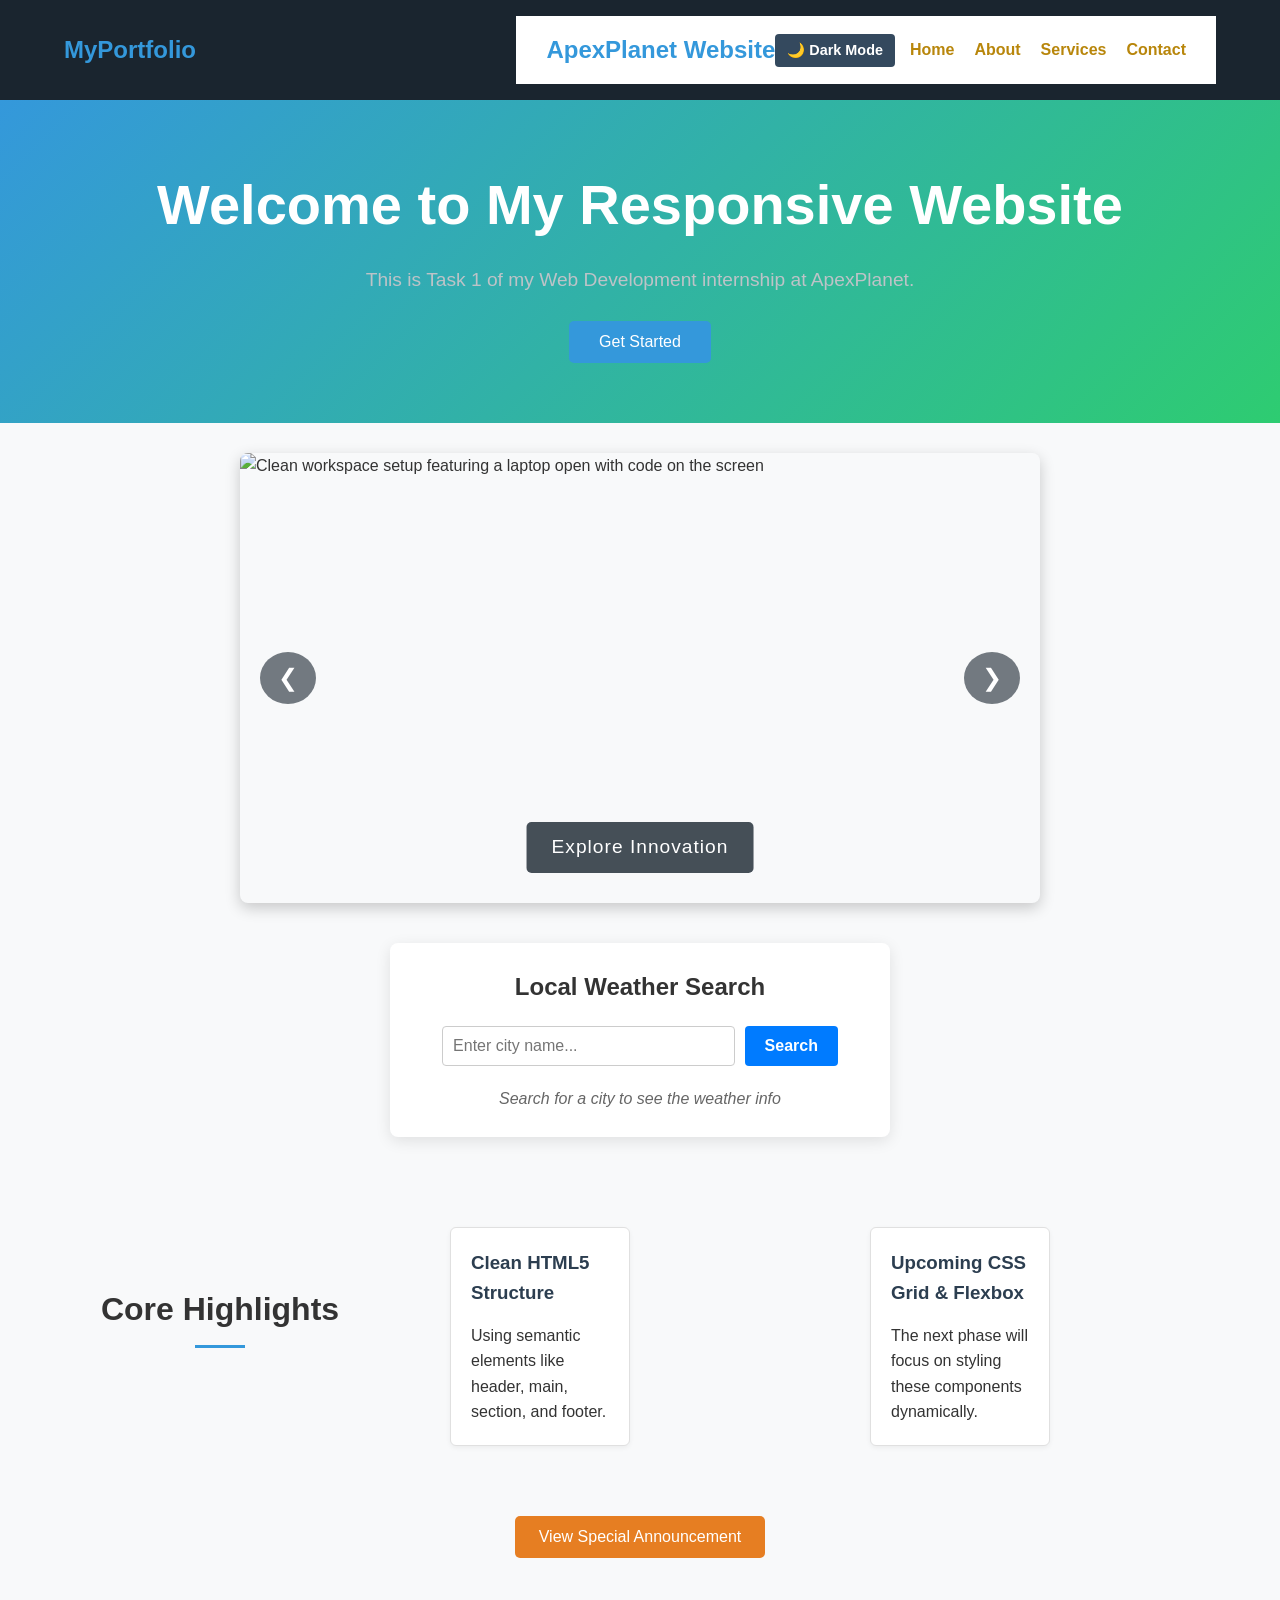
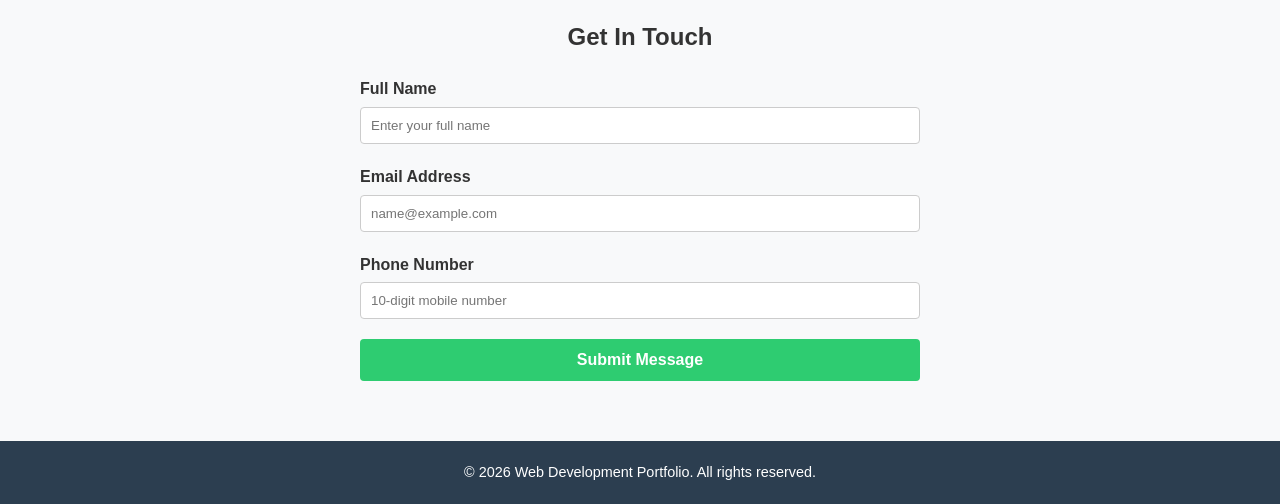
==== commit 830174cc: "Add screenshots to README" ====
--- a/index.html
+++ b/index.html
@@ -73,6 +73,23 @@
             <button class="slider-btn next-btn" aria-label="Next Slide">❯</button>
         </section>
 
+        <!-- ADDED: Weather Search Widget Section (Task 3 Objective) -->
+        <section class="weather-section" style="max-width: 500px; margin: 40px auto; padding: 25px; text-align: center; border-radius: 8px; box-shadow: 0 4px 15px rgba(0,0,0,0.1); background-color: var(--card-bg, #ffffff); transition: background-color 0.3s;" aria-labelledby="weather-heading">
+            <h2 id="weather-heading" style="margin-bottom: 20px;">Local Weather Search</h2>
+            
+            <!-- 1. The Weather Form -->
+            <form id="weather-form" style="margin-bottom: 20px; display: flex; gap: 10px; justify-content: center;">
+                <!-- 2. The Input Field -->
+                <input type="text" id="city-input" placeholder="Enter city name..." required style="padding: 10px; border: 1px solid #ccc; border-radius: 4px; width: 65%; font-size: 1rem;" />
+                <button type="submit" style="padding: 10px 20px; background-color: #007bff; color: white; border: none; border-radius: 4px; cursor: pointer; font-weight: bold; font-size: 1rem;">Search</button>
+            </form>
+
+            <!-- 3. The Weather Display Container -->
+            <div id="weather-container">
+                <p style="color: #666; font-style: italic;">Search for a city to see the weather info</p>
+            </div>
+        </section>
+
         <section class="features" aria-labelledby="features-heading">
             <h2 id="features-heading">Core Highlights</h2>
             <div class="feature-card">
@@ -134,6 +151,6 @@
     <button id="back-to-top" class="back-to-top-btn" aria-label="Scroll Back to Top">▲</button>
 
     <!-- FIXED: Loading only the main minified file with 'defer' prevents double-firing errors -->
-    <script src="app.min.js" defer></script>
+   <script type="module" src="app.js" defer></script>
 </body>
 </html>
--- a/CSS/header.css
+++ b/CSS/header.css
@@ -14,10 +14,17 @@
 }
 
 .nav-links a {
+    color: #b8860b; /* Dark Goldenrod color */
     text-decoration: none;
-    color: var(--text-color, #333333);
-    font-weight: 500;
+    font-weight: bold;
+    transition: color 0.3s ease;
 }
+
+/* Hover state (turns slightly lighter gold when hovered) */
+.nav-links a:hover {
+    color: #daa520; /* Goldenrod */
+}
+
 
 /* Interactive Menu Toggles */
 .hamburger {
